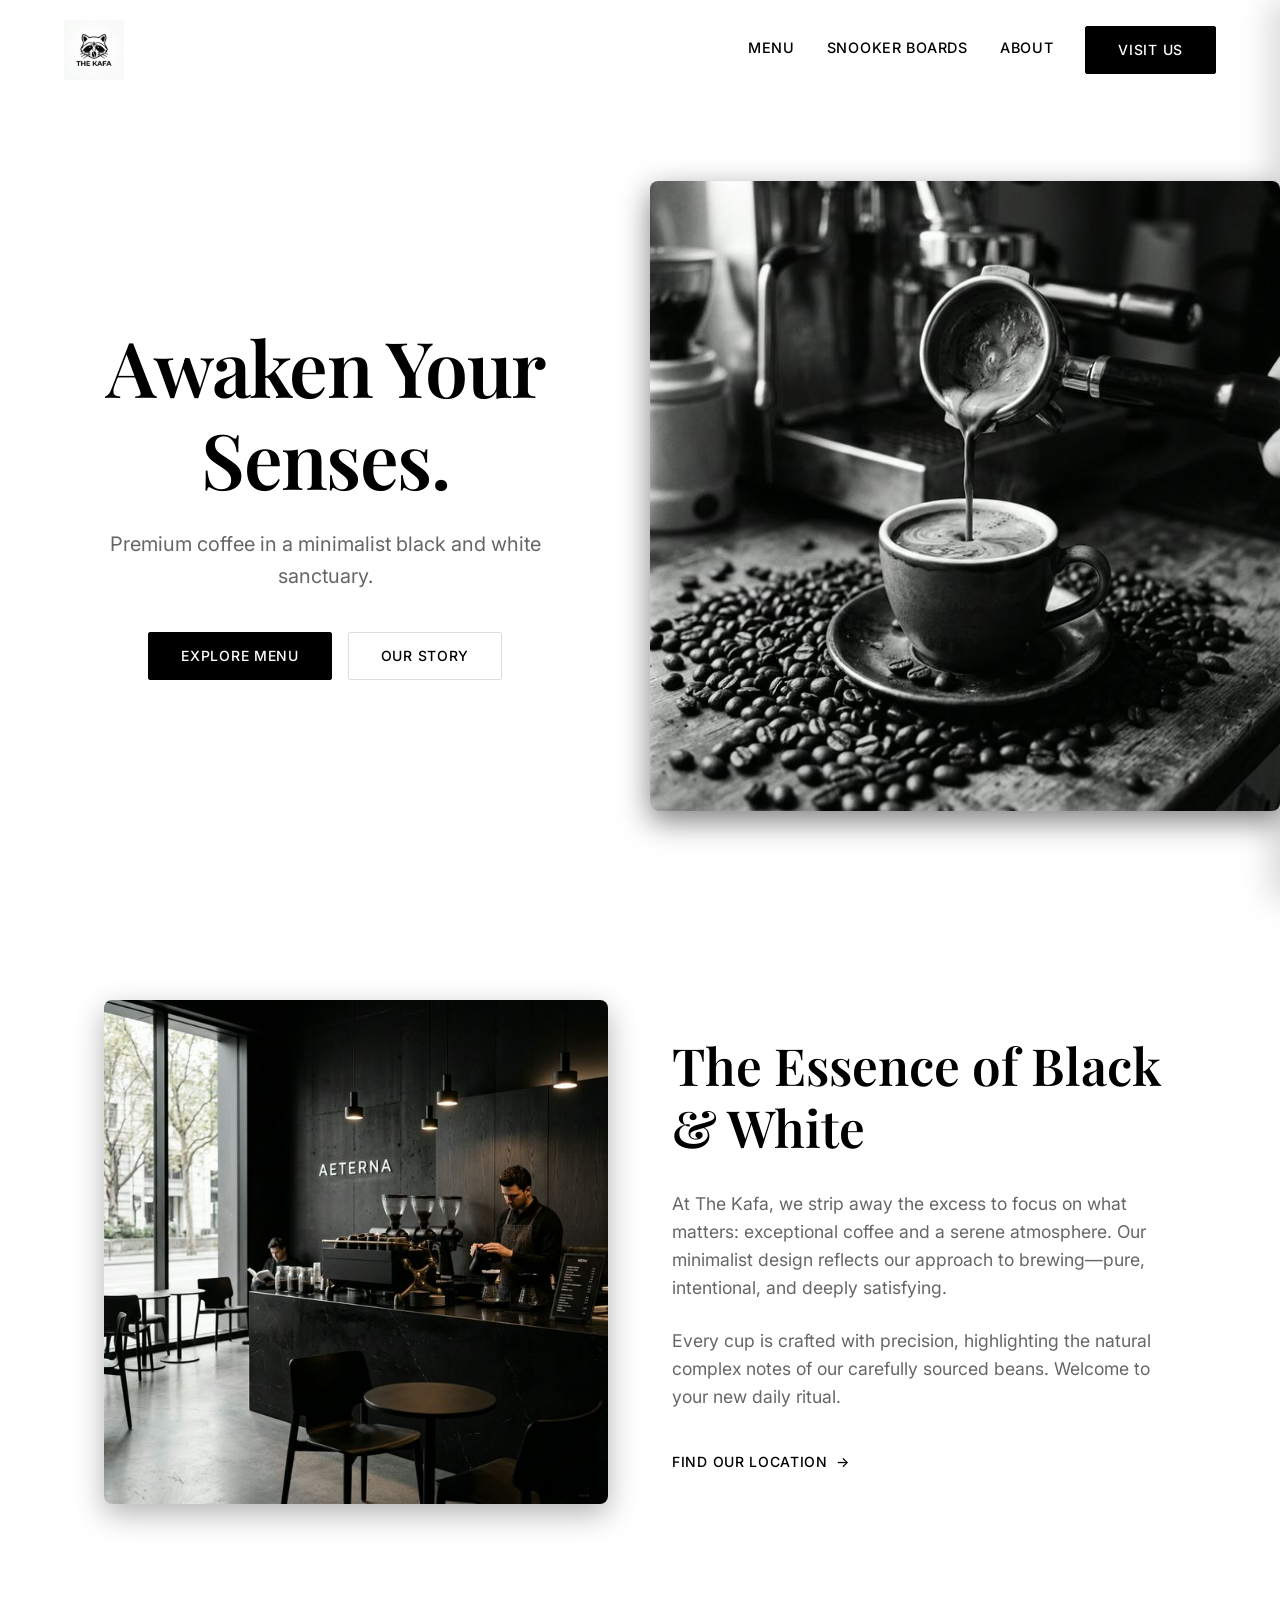
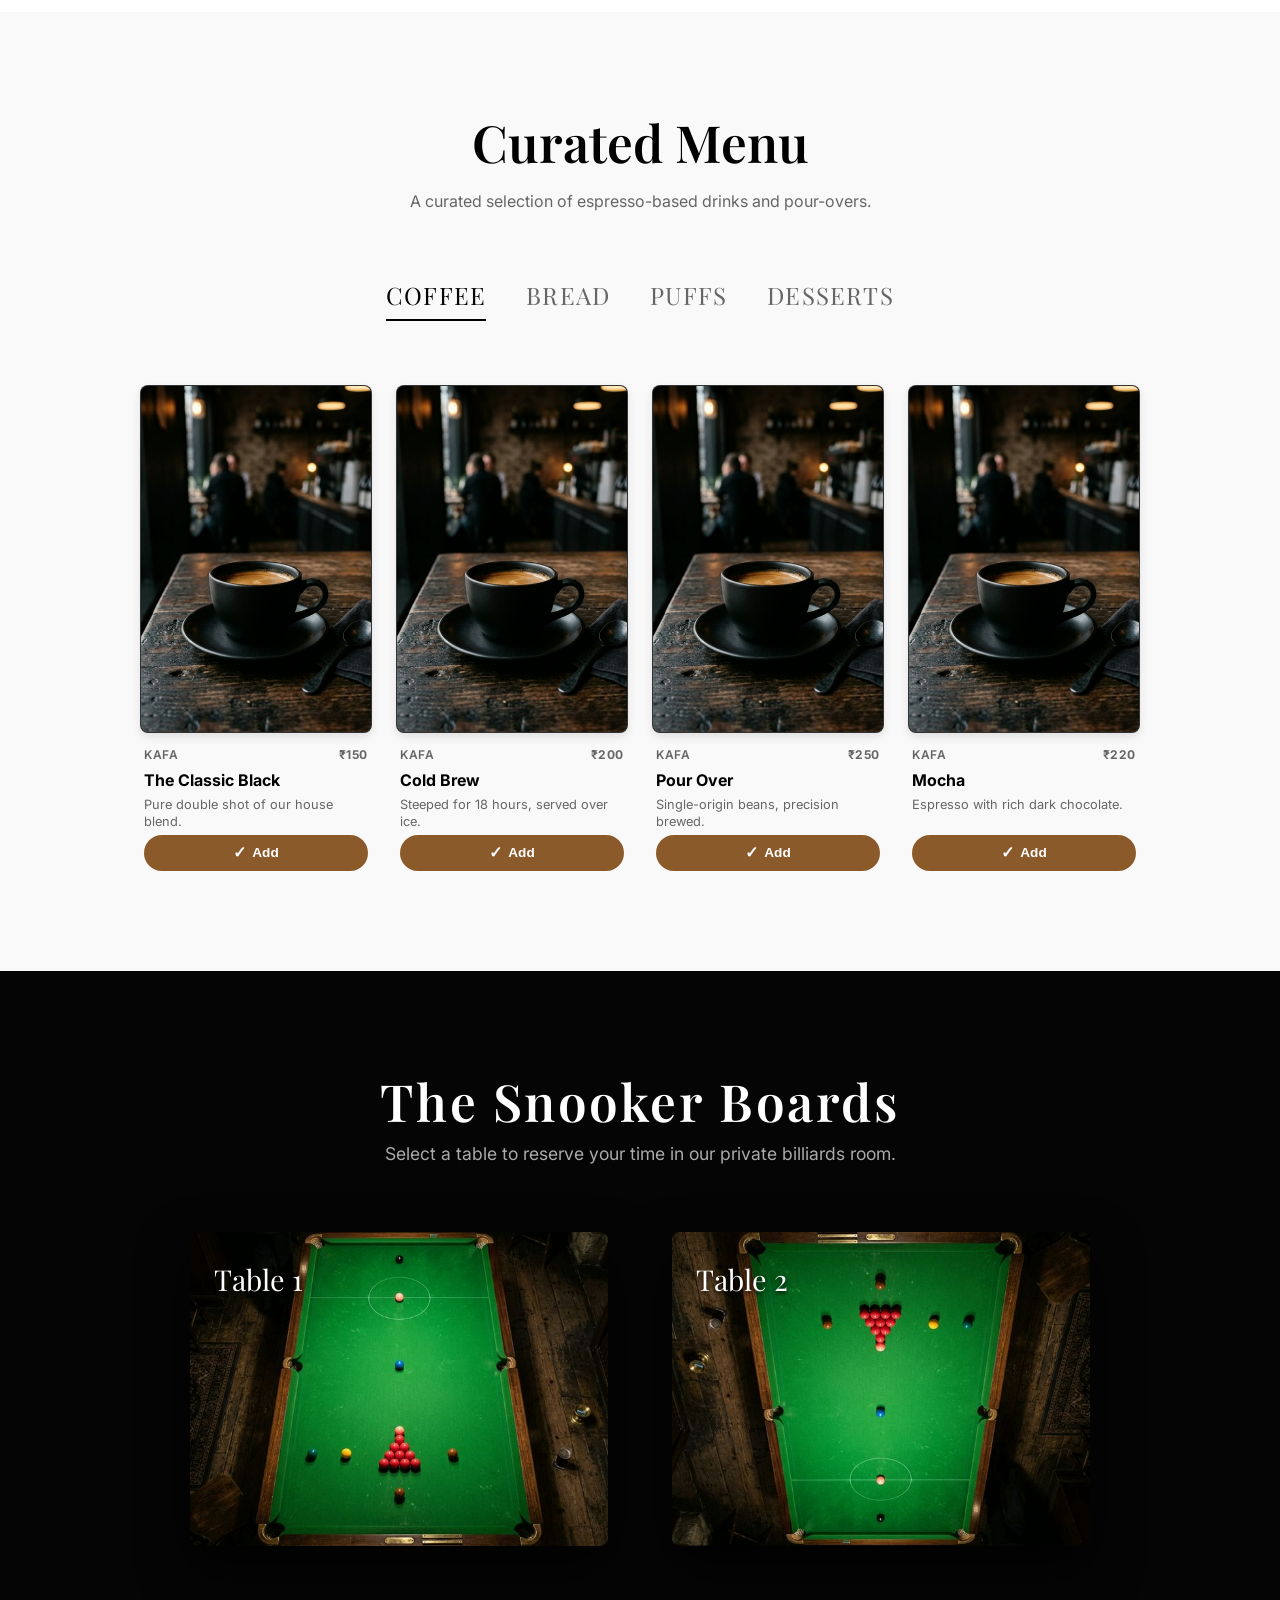
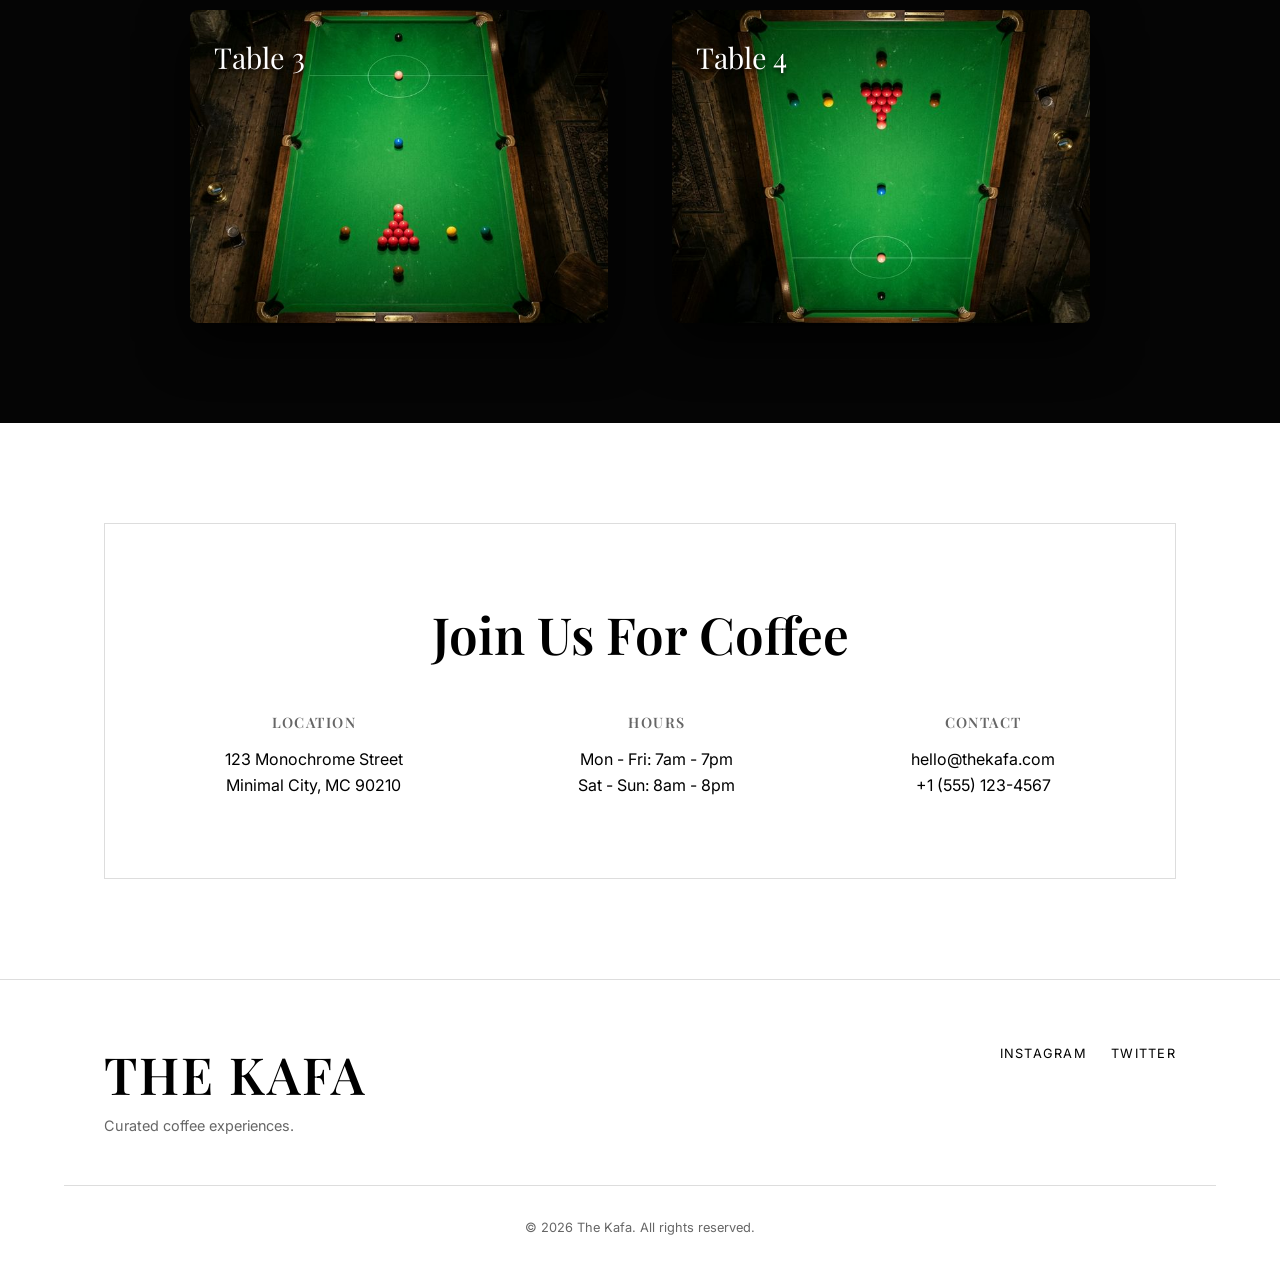
==== index.html @ 09a1ed51 "Initial commit: The Kafa Website" ====
<!DOCTYPE html>
<html lang="en">
<head>
    <meta charset="UTF-8">
    <meta name="viewport" content="width=device-width, initial-scale=1.0">
    <title>The Kafa | Premium Coffee</title>
    <meta name="description" content="Experience premium black and white aesthetics at The Kafa coffee shop.">
    <!-- Fonts -->
    <link rel="preconnect" href="https://fonts.googleapis.com">
    <link rel="preconnect" href="https://fonts.gstatic.com" crossorigin>
    <link href="https://fonts.googleapis.com/css2?family=Inter:wght@300;400;500;600&family=Playfair+Display:wght@400;600;700&display=swap" rel="stylesheet">
    <!-- CSS -->
    <link rel="stylesheet" href="style.css?v=7">
</head>
<body>
    <nav class="navbar">
        <div class="nav-container">
            <a href="#" class="logo">
                <img src="kafa_logo.png" alt="The Kafa Logo" id="nav-logo" onerror="this.onerror=null; this.src='[data-uri]';">
            </a>
            <div class="nav-links">
                <a href="#menu">Menu</a>
                <a href="#boards">Snooker Boards</a>
                <a href="#about">About</a>
                <a href="#contact" class="btn-primary">Visit Us</a>
            </div>
            <div class="mobile-menu-btn">
                <span></span>
                <span></span>
                <span></span>
            </div>
        </div>
    </nav>

    <main>
        <!-- Hero Section -->
        <section class="hero" id="home">
            <div class="hero-content fade-in-up">
                <h1 class="hero-title">Awaken Your<br>Senses.</h1>
                <p class="hero-subtitle">Premium coffee in a minimalist black and white sanctuary.</p>
                <div class="hero-actions">
                    <a href="#menu" class="btn-primary">Explore Menu</a>
                    <a href="#about" class="btn-secondary">Our Story</a>
                </div>
            </div>
            <div class="hero-image-container fade-in-up" style="animation-delay: 0.2s;">
                 <img src="hero_coffee.png" alt="Coffee Pouring" style="width: 100%; height: 100%; object-fit: cover; border-radius: 8px; box-shadow: 0 10px 30px rgba(0,0,0,0.5);">
            </div>
        </section>

        <!-- About Section -->
        <section class="about section-padding" id="about">
            <div class="container">
                <div class="about-grid">
                    <div class="about-image scroll-reveal">
                        <img src="cafe_interior.png" alt="The Kafa Interior" style="width: 100%; height: 100%; object-fit: cover; border-radius: 8px; box-shadow: 0 10px 30px rgba(0,0,0,0.3);">
                    </div>
                    <div class="about-text scroll-reveal">
                        <h2 class="section-title">The Essence of Black & White</h2>
                        <p>At The Kafa, we strip away the excess to focus on what matters: exceptional coffee and a serene atmosphere. Our minimalist design reflects our approach to brewing—pure, intentional, and deeply satisfying.</p>
                        <p>Every cup is crafted with precision, highlighting the natural complex notes of our carefully sourced beans. Welcome to your new daily ritual.</p>
                        <a href="#contact" class="link-arrow">Find our location <span class="arrow">→</span></a>
                    </div>
                </div>
            </div>
        </section>

        <!-- Menu Section -->
        <section class="menu section-padding" id="menu">
            <div class="container">
                <div class="section-header scroll-reveal">
                    <h2 class="section-title">Curated Menu</h2>
                    <p class="section-subtitle">A curated selection of espresso-based drinks and pour-overs.</p>
                </div>
                
                <div class="menu-tabs scroll-reveal">
                    <button class="tab-btn active" data-tab="coffee">Coffee</button>
                    <button class="tab-btn" data-tab="bread">Bread</button>
                    <button class="tab-btn" data-tab="puffs">Puffs</button>
                    <button class="tab-btn" data-tab="desserts">Desserts</button>
                </div>
                
                <div class="menu-content-container">
                    <!-- Coffee -->
                    <div class="menu-category active fade-in-up" id="coffee">
                        <div class="menu-item-wrapper">
                            <div class="menu-item-card">
                                <img src="coffee_sample.png" alt="The Classic Black" class="item-bg">
                            </div>
                            <div class="menu-item-info">
                                <div class="info-top">
                                    <span class="info-category">KAFA</span>
                                    <span class="item-price">₹150</span>
                                </div>
                                <span class="item-name">The Classic Black</span>
                                <span class="item-desc">Pure double shot of our house blend.</span>
                                <div class="cart-action">
                                <button class="add-btn">
                                    <span class="tick">✓</span>
                                    <span class="add-text">Add</span>
                                </button>
                                <div class="qty-group hidden">
                                    <span class="qty-count">1</span>
                                    <button class="qty-plus">+</button>
                                </div>
                            </div>
                            </div>
                        </div>
                        <div class="menu-item-wrapper">
                            <div class="menu-item-card">
                                <img src="coffee_sample.png" alt="Cold Brew" class="item-bg">
                            </div>
                            <div class="menu-item-info">
                                <div class="info-top">
                                    <span class="info-category">KAFA</span>
                                    <span class="item-price">₹200</span>
                                </div>
                                <span class="item-name">Cold Brew</span>
                                <span class="item-desc">Steeped for 18 hours, served over ice.</span>
                                <div class="cart-action">
                                <button class="add-btn">
                                    <span class="tick">✓</span>
                                    <span class="add-text">Add</span>
                                </button>
                                <div class="qty-group hidden">
                                    <span class="qty-count">1</span>
                                    <button class="qty-plus">+</button>
                                </div>
                            </div>
                            </div>
                        </div>
                        <div class="menu-item-wrapper">
                            <div class="menu-item-card">
                                <img src="coffee_sample.png" alt="Pour Over" class="item-bg">
                            </div>
                            <div class="menu-item-info">
                                <div class="info-top">
                                    <span class="info-category">KAFA</span>
                                    <span class="item-price">₹250</span>
                                </div>
                                <span class="item-name">Pour Over</span>
                                <span class="item-desc">Single-origin beans, precision brewed.</span>
                                <div class="cart-action">
                                <button class="add-btn">
                                    <span class="tick">✓</span>
                                    <span class="add-text">Add</span>
                                </button>
                                <div class="qty-group hidden">
                                    <span class="qty-count">1</span>
                                    <button class="qty-plus">+</button>
                                </div>
                            </div>
                            </div>
                        </div>
                        <div class="menu-item-wrapper">
                            <div class="menu-item-card">
                                <img src="coffee_sample.png" alt="Mocha" class="item-bg">
                            </div>
                            <div class="menu-item-info">
                                <div class="info-top">
                                    <span class="info-category">KAFA</span>
                                    <span class="item-price">₹220</span>
                                </div>
                                <span class="item-name">Mocha</span>
                                <span class="item-desc">Espresso with rich dark chocolate.</span>
                                <div class="cart-action">
                                <button class="add-btn">
                                    <span class="tick">✓</span>
                                    <span class="add-text">Add</span>
                                </button>
                                <div class="qty-group hidden">
                                    <span class="qty-count">1</span>
                                    <button class="qty-plus">+</button>
                                </div>
                            </div>
                            </div>
                        </div>
                    </div>

                    <!-- Bread -->
                    <div class="menu-category" id="bread">
                        <div class="menu-item-wrapper">
                            <div class="menu-item-card">
                                <img src="coffee_sample.png" alt="Sourdough Slice" class="item-bg">
                            </div>
                            <div class="menu-item-info">
                                <div class="info-top">
                                    <span class="info-category">KAFA</span>
                                    <span class="item-price">₹120</span>
                                </div>
                                <span class="item-name">Sourdough Slice</span>
                                <span class="item-desc">Artisan wild yeast, toasted with butter.</span>
                                <div class="cart-action">
                                <button class="add-btn">
                                    <span class="tick">✓</span>
                                    <span class="add-text">Add</span>
                                </button>
                                <div class="qty-group hidden">
                                    <span class="qty-count">1</span>
                                    <button class="qty-plus">+</button>
                                </div>
                            </div>
                            </div>
                        </div>
                        <div class="menu-item-wrapper">
                            <div class="menu-item-card">
                                <img src="coffee_sample.png" alt="Garlic Baguette" class="item-bg">
                            </div>
                            <div class="menu-item-info">
                                <div class="info-top">
                                    <span class="info-category">KAFA</span>
                                    <span class="item-price">₹180</span>
                                </div>
                                <span class="item-name">Garlic Baguette</span>
                                <span class="item-desc">Herb butter, baked to crispy perfection.</span>
                                <div class="cart-action">
                                <button class="add-btn">
                                    <span class="tick">✓</span>
                                    <span class="add-text">Add</span>
                                </button>
                                <div class="qty-group hidden">
                                    <span class="qty-count">1</span>
                                    <button class="qty-plus">+</button>
                                </div>
                            </div>
                            </div>
                        </div>
                        <div class="menu-item-wrapper">
                            <div class="menu-item-card">
                                <img src="coffee_sample.png" alt="Olive Focaccia" class="item-bg">
                            </div>
                            <div class="menu-item-info">
                                <div class="info-top">
                                    <span class="info-category">KAFA</span>
                                    <span class="item-price">₹160</span>
                                </div>
                                <span class="item-name">Olive Focaccia</span>
                                <span class="item-desc">Soft Italian bread with black olives.</span>
                                <div class="cart-action">
                                <button class="add-btn">
                                    <span class="tick">✓</span>
                                    <span class="add-text">Add</span>
                                </button>
                                <div class="qty-group hidden">
                                    <span class="qty-count">1</span>
                                    <button class="qty-plus">+</button>
                                </div>
                            </div>
                            </div>
                        </div>
                        <div class="menu-item-wrapper">
                            <div class="menu-item-card">
                                <img src="coffee_sample.png" alt="Croissant" class="item-bg">
                            </div>
                            <div class="menu-item-info">
                                <div class="info-top">
                                    <span class="info-category">KAFA</span>
                                    <span class="item-price">₹150</span>
                                </div>
                                <span class="item-name">Croissant</span>
                                <span class="item-desc">Classic buttery French pastry.</span>
                                <div class="cart-action">
                                <button class="add-btn">
                                    <span class="tick">✓</span>
                                    <span class="add-text">Add</span>
                                </button>
                                <div class="qty-group hidden">
                                    <span class="qty-count">1</span>
                                    <button class="qty-plus">+</button>
                                </div>
                            </div>
                            </div>
                        </div>
                    </div>

                    <!-- Puffs -->
                    <div class="menu-category" id="puffs">
                        <div class="menu-item-wrapper">
                            <div class="menu-item-card">
                                <img src="coffee_sample.png" alt="Veg Pattie" class="item-bg">
                            </div>
                            <div class="menu-item-info">
                                <div class="info-top">
                                    <span class="info-category">KAFA</span>
                                    <span class="item-price">₹80</span>
                                </div>
                                <span class="item-name">Veg Pattie</span>
                                <span class="item-desc">Spiced vegetables in flaky pastry.</span>
                                <div class="cart-action">
                                <button class="add-btn">
                                    <span class="tick">✓</span>
                                    <span class="add-text">Add</span>
                                </button>
                                <div class="qty-group hidden">
                                    <span class="qty-count">1</span>
                                    <button class="qty-plus">+</button>
                                </div>
                            </div>
                            </div>
                        </div>
                        <div class="menu-item-wrapper">
                            <div class="menu-item-card">
                                <img src="coffee_sample.png" alt="Paneer Puff" class="item-bg">
                            </div>
                            <div class="menu-item-info">
                                <div class="info-top">
                                    <span class="info-category">KAFA</span>
                                    <span class="item-price">₹100</span>
                                </div>
                                <span class="item-name">Paneer Puff</span>
                                <span class="item-desc">Savoury cottage cheese filling.</span>
                                <div class="cart-action">
                                <button class="add-btn">
                                    <span class="tick">✓</span>
                                    <span class="add-text">Add</span>
                                </button>
                                <div class="qty-group hidden">
                                    <span class="qty-count">1</span>
                                    <button class="qty-plus">+</button>
                                </div>
                            </div>
                            </div>
                        </div>
                        <div class="menu-item-wrapper">
                            <div class="menu-item-card">
                                <img src="coffee_sample.png" alt="Mushroom Puff" class="item-bg">
                            </div>
                            <div class="menu-item-info">
                                <div class="info-top">
                                    <span class="info-category">KAFA</span>
                                    <span class="item-price">₹110</span>
                                </div>
                                <span class="item-name">Mushroom Puff</span>
                                <span class="item-desc">Creamy mushroom and herb centre.</span>
                                <div class="cart-action">
                                <button class="add-btn">
                                    <span class="tick">✓</span>
                                    <span class="add-text">Add</span>
                                </button>
                                <div class="qty-group hidden">
                                    <span class="qty-count">1</span>
                                    <button class="qty-plus">+</button>
                                </div>
                            </div>
                            </div>
                        </div>
                        <div class="menu-item-wrapper">
                            <div class="menu-item-card">
                                <img src="coffee_sample.png" alt="Corn Puff" class="item-bg">
                            </div>
                            <div class="menu-item-info">
                                <div class="info-top">
                                    <span class="info-category">KAFA</span>
                                    <span class="item-price">₹120</span>
                                </div>
                                <span class="item-name">Corn Puff</span>
                                <span class="item-desc">Sweet corn and creamy cheese filling.</span>
                                <div class="cart-action">
                                <button class="add-btn">
                                    <span class="tick">✓</span>
                                    <span class="add-text">Add</span>
                                </button>
                                <div class="qty-group hidden">
                                    <span class="qty-count">1</span>
                                    <button class="qty-plus">+</button>
                                </div>
                            </div>
                            </div>
                        </div>
                    </div>

                    <!-- Desserts -->
                    <div class="menu-category" id="desserts">
                        <div class="menu-item-wrapper">
                            <div class="menu-item-card">
                                <img src="coffee_sample.png" alt="Dark Tart" class="item-bg">
                            </div>
                            <div class="menu-item-info">
                                <div class="info-top">
                                    <span class="info-category">KAFA</span>
                                    <span class="item-price">₹220</span>
                                </div>
                                <span class="item-name">Dark Tart</span>
                                <span class="item-desc">70% cocoa with a buttery crust.</span>
                                <div class="cart-action">
                                <button class="add-btn">
                                    <span class="tick">✓</span>
                                    <span class="add-text">Add</span>
                                </button>
                                <div class="qty-group hidden">
                                    <span class="qty-count">1</span>
                                    <button class="qty-plus">+</button>
                                </div>
                            </div>
                            </div>
                        </div>
                        <div class="menu-item-wrapper">
                            <div class="menu-item-card">
                                <img src="coffee_sample.png" alt="Vanilla Eclair" class="item-bg">
                            </div>
                            <div class="menu-item-info">
                                <div class="info-top">
                                    <span class="info-category">KAFA</span>
                                    <span class="item-price">₹180</span>
                                </div>
                                <span class="item-name">Vanilla Eclair</span>
                                <span class="item-desc">Choux pastry with vanilla cream.</span>
                                <div class="cart-action">
                                <button class="add-btn">
                                    <span class="tick">✓</span>
                                    <span class="add-text">Add</span>
                                </button>
                                <div class="qty-group hidden">
                                    <span class="qty-count">1</span>
                                    <button class="qty-plus">+</button>
                                </div>
                            </div>
                            </div>
                        </div>
                        <div class="menu-item-wrapper">
                            <div class="menu-item-card">
                                <img src="coffee_sample.png" alt="Cheesecake" class="item-bg">
                            </div>
                            <div class="menu-item-info">
                                <div class="info-top">
                                    <span class="info-category">KAFA</span>
                                    <span class="item-price">₹250</span>
                                </div>
                                <span class="item-name">Cheesecake</span>
                                <span class="item-desc">Classic baked minimal cheesecake.</span>
                                <div class="cart-action">
                                <button class="add-btn">
                                    <span class="tick">✓</span>
                                    <span class="add-text">Add</span>
                                </button>
                                <div class="qty-group hidden">
                                    <span class="qty-count">1</span>
                                    <button class="qty-plus">+</button>
                                </div>
                            </div>
                            </div>
                        </div>
                        <div class="menu-item-wrapper">
                            <div class="menu-item-card">
                                <img src="coffee_sample.png" alt="Brownie" class="item-bg">
                            </div>
                            <div class="menu-item-info">
                                <div class="info-top">
                                    <span class="info-category">KAFA</span>
                                    <span class="item-price">₹160</span>
                                </div>
                                <span class="item-name">Brownie</span>
                                <span class="item-desc">Rich dark chocolate fudge block.</span>
                                <div class="cart-action">
                                <button class="add-btn">
                                    <span class="tick">✓</span>
                                    <span class="add-text">Add</span>
                                </button>
                                <div class="qty-group hidden">
                                    <span class="qty-count">1</span>
                                    <button class="qty-plus">+</button>
                                </div>
                            </div>
                            </div>
                        </div>
                    </div>
                </div>
            </div>
        </section>

        <!-- Snooker Boards Section -->
        <section class="snooker-section" id="boards">
            <div class="dark-room">
                <div class="dark-room-title scroll-reveal">
                    <h2>The Snooker Boards</h2>
                    <p>Select a table to reserve your time in our private billiards room.</p>
                </div>

                <div class="realistic-boards-grid scroll-reveal" style="transition-delay: 0.2s;">
                    <!-- Table 1 -->
                    <div class="real-table-wrapper">
                        <img src="snooker_table.png" alt="Realistic rectangular snooker table 1" class="real-table-img">
                        <span class="table-label">Table 1</span>
                        <div class="time-slots-overlay">
                            <h4>Available Slots</h4>
                            <div class="time-slots">
                                <span class="slot">09:00 AM</span>
                                <span class="slot">11:30 AM</span>
                                <span class="slot">02:00 PM</span>
                            </div>
                        </div>
                    </div>

                    <!-- Table 2 -->
                    <div class="real-table-wrapper">
                        <img src="snooker_table.png" alt="Realistic rectangular snooker table 2" class="real-table-img" style="transform: rotate(180deg);">
                        <span class="table-label">Table 2</span>
                        <div class="time-slots-overlay">
                            <h4>Available Slots</h4>
                            <div class="time-slots">
                                <span class="slot">10:00 AM</span>
                                <span class="slot">01:00 PM</span>
                                <span class="slot">05:00 PM</span>
                            </div>
                        </div>
                    </div>

                    <!-- Table 3 -->
                    <div class="real-table-wrapper">
                        <img src="snooker_table.png" alt="Realistic rectangular snooker table 3" class="real-table-img" style="transform: scaleX(-1);">
                        <span class="table-label">Table 3</span>
                        <div class="time-slots-overlay">
                            <h4>Available Slots</h4>
                            <div class="time-slots">
                                <span class="slot">08:00 AM</span>
                                <span class="slot">12:30 PM</span>
                                <span class="slot">06:00 PM</span>
                            </div>
                        </div>
                    </div>

                    <!-- Table 4 -->
                    <div class="real-table-wrapper">
                        <img src="snooker_table.png" alt="Realistic rectangular snooker table 4" class="real-table-img" style="transform: scaleY(-1);">
                        <span class="table-label">Table 4</span>
                        <div class="time-slots-overlay">
                            <h4>Available Slots</h4>
                            <div class="time-slots">
                                <span class="slot">09:30 AM</span>
                                <span class="slot">02:30 PM</span>
                                <span class="slot">06:30 PM</span>
                            </div>
                        </div>
                    </div>
                </div>
            </div>
        </section>
        
        <!-- Contact Section -->
        <section class="contact section-padding" id="contact">
            <div class="container">
                <div class="contact-box scroll-reveal">
                    <h2 class="section-title text-center">Join Us For Coffee</h2>
                    <div class="contact-info">
                         <div class="info-block">
                             <h4>Location</h4>
                             <p>123 Monochrome Street<br>Minimal City, MC 90210</p>
                         </div>
                         <div class="info-block">
                             <h4>Hours</h4>
                             <p>Mon - Fri: 7am - 7pm<br>Sat - Sun: 8am - 8pm</p>
                         </div>
                         <div class="info-block">
                             <h4>Contact</h4>
                             <p>hello@thekafa.com<br>+1 (555) 123-4567</p>
                         </div>
                    </div>
                </div>
            </div>
        </section>
    </main>

    <footer class="footer">
        <div class="container footer-content">
            <div class="footer-brand">
                <h2 class="footer-logo">THE KAFA</h2>
                <p>Curated coffee experiences.</p>
            </div>
            <div class="footer-social">
                <a href="#">Instagram</a>
                <a href="#">Twitter</a>
            </div>
        </div>
        <div class="footer-bottom">
            <p>&copy; 2026 The Kafa. All rights reserved.</p>
        </div>
    </footer>
    </footer>

    <!-- Shopping Cart UI -->
    <div class="floating-cart" id="floating-cart">
        <svg xmlns="http://www.w3.org/2000/svg" width="24" height="24" viewBox="0 0 24 24" fill="none" stroke="currentColor" stroke-width="2" stroke-linecap="round" stroke-linejoin="round" class="feather feather-shopping-bag"><path d="M6 2L3 6v14a2 2 0 0 0 2 2h14a2 2 0 0 0 2-2V6l-3-4z"></path><line x1="3" y1="6" x2="21" y2="6"></line><path d="M16 10a4 4 0 0 1-8 0"></path></svg>
        <span class="cart-badge" id="cart-badge">0</span>
    </div>

    <div class="cart-overlay" id="cart-overlay"></div>
    <div class="cart-sidebar" id="cart-sidebar">
        <div class="cart-header">
            <h2>Your Order</h2>
            <button class="close-cart" id="close-cart">✕</button>
        </div>
        <div class="cart-items" id="cart-items">
            <!-- Items rendered by JS -->
        </div>
        <div class="cart-footer">
            <div class="cart-total">
                <span>Total</span>
                <span id="cart-total-price">₹0</span>
            </div>
            <button class="checkout-btn">Checkout</button>
        </div>
    </div>

    <script src="main.js?v=11"></script>
</body>
</html>
---- style.css ----
/* --- CSS Resets & Variables --- */
:root {
    --bg-color: #ffffff;
    --text-color: #000000;
    --text-muted: #666666;
    --border-color: #dddddd;
    --accent-color: #000000;
    
    --font-heading: 'Playfair Display', serif;
    --font-body: 'Inter', sans-serif;
    
    --transition: all 0.3s cubic-bezier(0.25, 0.8, 0.25, 1);
}

/* Dark mode class to allow toggling or just adhering to black and white */
[data-theme="dark"] {
    --bg-color: #0a0a0a;
    --text-color: #ffffff;
    --text-muted: #a0a0a0;
    --border-color: #333333;
    --accent-color: #ffffff;
}

* {
    margin: 0;
    padding: 0;
    box-sizing: border-box;
}

html {
    scroll-behavior: smooth;
}

body {
    font-family: var(--font-body);
    background-color: var(--bg-color);
    color: var(--text-color);
    line-height: 1.6;
    overflow-x: hidden;
    transition: background-color 0.4s ease, color 0.4s ease;
}

/* Typography */
h1, h2, h3, h4, h5, h6 {
    font-family: var(--font-heading);
    font-weight: 600;
    line-height: 1.2;
}

h1 {
    font-size: clamp(3rem, 6vw, 6rem);
    letter-spacing: -0.02em;
}

h2 {
    font-size: clamp(2rem, 4vw, 3.5rem);
}

h3 {
    font-size: 1.5rem;
}

a {
    color: inherit;
    text-decoration: none;
    transition: var(--transition);
}

/* --- Layout & Utilities --- */
.container {
    max-width: 1200px;
    margin: 0 auto;
    padding: 0 5%;
}

.section-padding {
    padding: 100px 0;
}

.text-center {
    text-align: center;
}

/* Buttons */
.btn-primary, .btn-secondary {
    display: inline-block;
    padding: 12px 32px;
    font-weight: 500;
    letter-spacing: 0.05em;
    text-transform: uppercase;
    font-size: 0.875rem;
    cursor: pointer;
    border-radius: 2px;
    transition: var(--transition);
}

.btn-primary {
    background-color: var(--text-color);
    color: var(--bg-color);
    border: 1px solid var(--text-color);
}

.btn-primary:hover {
    background-color: transparent;
    color: var(--text-color);
}

.btn-secondary {
    background-color: transparent;
    color: var(--text-color);
    border: 1px solid var(--border-color);
}

.btn-secondary:hover {
    border-color: var(--text-color);
    background-color: var(--text-color);
    color: var(--bg-color);
}

/* --- Navbar --- */
.navbar {
    position: fixed;
    top: 0;
    left: 0;
    width: 100%;
    z-index: 1000;
    padding: 20px 0;
    transition: var(--transition);
    background-color: rgba(255, 255, 255, 0.9);
    backdrop-filter: blur(10px);
    -webkit-backdrop-filter: blur(10px);
    border-bottom: 1px solid transparent;
}

.navbar.scrolled {
    padding: 12px 0;
    border-bottom: 1px solid var(--border-color);
    box-shadow: 0 4px 30px rgba(0, 0, 0, 0.05);
}

[data-theme="dark"] .navbar {
    background-color: rgba(10, 10, 10, 0.9);
}

.nav-container {
    display: flex;
    justify-content: space-between;
    align-items: center;
    max-width: 1400px;
    margin: 0 auto;
    padding: 0 5%;
}

.logo img {
    height: 60px;
    width: auto;
    display: block;
    transition: var(--transition);
    object-fit: contain;
}

.navbar.scrolled .logo img {
    height: 45px;
}

.nav-links {
    display: flex;
    gap: 2rem;
    align-items: center;
}

.nav-links a:not(.btn-primary) {
    font-size: 0.9rem;
    font-weight: 500;
    text-transform: uppercase;
    letter-spacing: 0.05em;
    position: relative;
    padding-bottom: 4px;
}

.nav-links a:not(.btn-primary)::after {
    content: '';
    position: absolute;
    bottom: -2px;
    left: 0;
    width: 0;
    height: 1px;
    background-color: var(--text-color);
    transition: width 0.3s ease;
}

.nav-links a:not(.btn-primary):hover::after {
    width: 100%;
}

.mobile-menu-btn {
    display: none;
    cursor: pointer;
    flex-direction: column;
    gap: 6px;
}

.mobile-menu-btn span {
    display: block;
    width: 30px;
    height: 2px;
    background-color: var(--text-color);
    transition: var(--transition);
}

/* --- Hero Section --- */
.hero {
    min-height: 100vh;
    padding-top: 100px;
    display: flex;
    align-items: center;
    justify-content: center;
    position: relative;
    overflow: hidden;
}

.hero-content {
    text-align: center;
    z-index: 2;
    padding: 0 5%;
}

.hero-subtitle {
    font-size: 1.25rem;
    color: var(--text-muted);
    max-width: 600px;
    margin: 1.5rem auto 2.5rem;
}

.hero-actions {
    display: flex;
    gap: 1rem;
    justify-content: center;
}

/* Soft geometric bg decoration */
.hero-abstract-art {
    position: absolute;
    top: 50%;
    left: 50%;
    transform: translate(-50%, -50%);
    width: 60vw;
    height: 60vw;
    border-radius: 50%;
    background: radial-gradient(circle, rgba(0,0,0,0.03) 0%, rgba(0,0,0,0) 70%);
    z-index: 1;
    pointer-events: none;
}

[data-theme="dark"] .hero-abstract-art {
    background: radial-gradient(circle, rgba(255,255,255,0.03) 0%, rgba(0,0,0,0) 70%);
}

/* --- About Section --- */
.about-grid {
    display: grid;
    grid-template-columns: 1fr 1fr;
    gap: 4rem;
    align-items: center;
}

.image-placeholder {
    width: 100%;
    aspect-ratio: 4/5;
    background-color: #f0f0f0;
    display: flex;
    align-items: center;
    justify-content: center;
    border-radius: 4px;
    position: relative;
    overflow: hidden;
}

.image-placeholder::after {
    content: '';
    position: absolute;
    top: 0; left: 0; width: 100%; height: 100%;
    background: linear-gradient(135deg, rgba(255,255,255,0.1) 0%, rgba(255,255,255,0) 100%);
}

.placeholder-text {
    font-family: var(--font-heading);
    color: var(--text-muted);
    font-size: 1.2rem;
    letter-spacing: 0.1em;
    text-transform: uppercase;
}

.about-text p {
    margin-bottom: 1.5rem;
    color: var(--text-muted);
    font-size: 1.1rem;
}

.about-text .section-title {
    margin-bottom: 2rem;
}

.link-arrow {
    display: inline-flex;
    align-items: center;
    font-weight: 500;
    text-transform: uppercase;
    letter-spacing: 0.05em;
    font-size: 0.875rem;
    margin-top: 1rem;
    border-bottom: 1px solid transparent;
    padding-bottom: 2px;
}

.link-arrow:hover {
    border-bottom: 1px solid var(--text-color);
}

.link-arrow .arrow {
    margin-left: 8px;
    transition: transform 0.3s ease;
}

.link-arrow:hover .arrow {
    transform: translateX(5px);
}

/* --- Menu Section --- */
.menu {
    background-color: #f9f9f9;
}

[data-theme="dark"] .menu {
    background-color: #111111;
}

.menu .section-header {
    text-align: center;
    margin-bottom: 4rem;
}

.menu .section-subtitle {
    color: var(--text-muted);
    margin-top: 1rem;
}

.menu-tabs {
    display: flex;
    justify-content: center;
    gap: 2.5rem;
    margin-bottom: 4rem;
    flex-wrap: wrap;
}

.tab-btn {
    background: none;
    border: none;
    font-family: var(--font-heading);
    font-size: 1.5rem;
    color: var(--text-muted);
    cursor: pointer;
    padding-bottom: 0.5rem;
    border-bottom: 2px solid transparent;
    transition: var(--transition);
    text-transform: uppercase;
    letter-spacing: 0.05em;
}

.tab-btn.active, .tab-btn:hover {
    color: var(--text-color);
    border-bottom-color: var(--text-color);
}

.menu-content-container {
    width: 100%;
    max-width: 1000px;
    margin: 0 auto;
}

.menu-category {
    display: none;
    grid-template-columns: repeat(4, 1fr);
    gap: 1.5rem;
}

.menu-category.active {
    display: grid;
    animation: fadeInUp 0.5s ease forwards;
}

@media (max-width: 1024px) {
    .menu-category.active {
        grid-template-columns: repeat(3, 1fr);
        gap: 1.25rem;
    }
}

@media (max-width: 768px) {
    .menu-tabs {
        gap: 1.5rem;
    }
    .tab-btn {
        font-size: 1.25rem;
    }
    .menu-category.active {
        grid-template-columns: 1fr;
    }
}

.category-title {
    margin-bottom: 2rem;
    padding-bottom: 1rem;
    border-bottom: 1px solid var(--border-color);
    text-transform: uppercase;
    letter-spacing: 0.1em;
    font-size: 1.25rem;
}

.menu-item-wrapper {
    display: flex;
    flex-direction: column;
    gap: 0.75rem;
    position: relative;
    cursor: pointer;
    text-align: left;
    height: 100%;
}

.menu-item-wrapper:hover .item-bg {
    transform: scale(1.05); /* Gentle Netflix zoom */
}

.menu-item-card {
    border-radius: 8px; /* Movie poster radius */
    aspect-ratio: 2 / 3; /* Standard movie poster */
    position: relative;
    overflow: hidden;
    background-color: #222; /* Placeholder bg */
    box-shadow: 0 4px 10px rgba(0,0,0,0.1);
    border: 1px solid rgba(200, 200, 200, 0.1);
}

.menu-item-card .item-bg {
    width: 100%;
    height: 100%;
    object-fit: cover;
    display: block;
    transition: transform 0.4s ease;
}

.menu-item-info {
    display: flex;
    flex-direction: column;
    gap: 0.25rem;
    padding: 0 0.25rem;
    flex-grow: 1;
}

.info-top {
    display: flex;
    justify-content: space-between;
    align-items: center;
    font-size: 0.75rem;
    color: var(--text-muted);
    text-transform: uppercase;
    letter-spacing: 0.05em;
    font-weight: 600;
}

.info-top .item-price {
    font-weight: 700;
}

.menu-item-info .item-name {
    font-family: var(--font-body);
    font-size: 1rem;
    font-weight: 700;
    color: var(--text-color);
    white-space: nowrap;
    overflow: hidden;
    text-overflow: ellipsis;
}

.menu-item-info .item-desc {
    font-size: 0.8rem;
    color: var(--text-muted);
    display: -webkit-box;
    -webkit-line-clamp: 2;
    line-clamp: 2;
    -webkit-box-orient: vertical;
    overflow: hidden;
    line-height: 1.3;
}

/* --- Add to Cart Button & Controls --- */
.cart-action {
    display: flex;
    align-items: center;
    position: relative;
    height: 36px;
    width: 100%;
    margin-top: auto;
}

.add-btn {
    background-color: #8b5a2b; /* Smooth brown color */
    color: #ffffff;
    border: none;
    border-radius: 20px; /* Rectangle with curved edges */
    height: 36px;
    padding: 0 16px;
    display: inline-flex;
    align-items: center;
    justify-content: center; /* Center the text inside the full-width button */
    cursor: pointer;
    font-weight: 600;
    font-size: 0.85rem;
    transition: max-width 0.4s cubic-bezier(0.4, 0, 0.2, 1), padding 0.4s cubic-bezier(0.4, 0, 0.2, 1), background-color 0.3s ease;
    align-self: flex-start; /* Maintain left-anchoring for the retraction animation */
    white-space: nowrap;
    overflow: hidden;
    width: 100%; /* Stretch across the item width */
    max-width: 400px; /* Large max-width allows CSS transitions down to 36px */
    z-index: 2; /* Keeps button above quantity group */
}

.add-btn:hover {
    background-color: #a06b3c;
}

.add-btn .tick {
    margin-right: 6px;
    font-weight: bold;
    font-size: 1rem;
}

.add-btn .add-text {
    transition: width 0.3s ease, opacity 0.2s ease;
    display: inline-block;
    overflow: hidden;
}

/* Retracted Minus Button State */
.add-btn.added {
    max-width: 36px; /* Shrinks to form a perfect circle */
    padding: 0;
    justify-content: center;
}

.add-btn.added .tick {
    margin-right: 0;
}

.add-btn.added .add-text {
    opacity: 0;
    width: 0;
}

/* Quantity Group (Counter & + Button) */
.qty-group {
    display: flex;
    align-items: center;
    position: absolute;
    left: 36px; /* Starts exactly after the retracted 36px minus button */
    right: 0; /* Stretches to the right edge */
    opacity: 1;
    transform: translateX(0);
    transition: opacity 0.4s ease, transform 0.4s ease, visibility 0.4s ease;
    visibility: visible;
}

.qty-group.hidden {
    opacity: 0;
    transform: translateX(-15px); /* Slides out from under the button */
    pointer-events: none;
    visibility: hidden;
}

.qty-count {
    flex-grow: 1; /* Stretch black rectangle to fill space */
    margin: 0 8px; /* 8px gap from minus, 8px gap from plus */
    background-color: #000000; /* Black rectangle */
    color: #ffffff; /* Number in white */
    border-radius: 8px; /* Curved edges */
    height: 36px;
    display: flex;
    align-items: center;
    justify-content: center;
    font-weight: bold;
}

.qty-plus {
    flex-shrink: 0; /* Prevent the + button from squishing */
    width: 36px;
    height: 36px;
    border-radius: 50%;
    background-color: #8b5a2b; /* Brown circle with curved edges! */
    color: #ffffff;
    border: none;
    display: flex;
    align-items: center;
    justify-content: center;
    cursor: pointer;
    font-size: 1.2rem;
    font-weight: bold;
    transition: background-color 0.3s ease;
}

.qty-plus:hover {
    background-color: #a06b3c;
}

/* --- Snooker Dark Room Section --- */
.snooker-section {
    background-color: #050505;
    color: #ffffff;
    width: 100%;
}

.dark-room {
    padding: 100px 5% 100px;
    display: flex;
    flex-direction: column;
    align-items: center;
    position: relative;
    max-width: 1200px;
    margin: 0 auto;
}

.dark-room-title {
    text-align: center;
    margin-bottom: 4rem;
    z-index: 2;
}

.dark-room-title h2 {
    font-size: clamp(2rem, 4vw, 3.5rem);
    margin-bottom: 0.5rem;
    letter-spacing: 0.05em;
    font-family: var(--font-heading);
}

.dark-room-title p {
    color: #aaaaaa;
    font-size: 1.1rem;
}

.realistic-boards-grid {
    display: grid;
    grid-template-columns: repeat(2, 1fr);
    gap: 4rem;
    max-width: 900px;
    width: 100%;
    z-index: 2;
}

@media (max-width: 768px) {
    .realistic-boards-grid {
        grid-template-columns: 1fr;
        gap: 2rem;
    }
}

.real-table-wrapper {
    position: relative;
    width: 100%;
    aspect-ratio: 4/3;
    border-radius: 8px;
    overflow: hidden;
    box-shadow: 0 20px 50px rgba(0,0,0,0.8);
    cursor: pointer;
    transition: transform 0.4s ease, box-shadow 0.4s ease;
}

.real-table-wrapper:hover {
    transform: translateY(-10px) scale(1.02);
    box-shadow: 0 30px 60px rgba(0,0,0,0.9);
}

.real-table-img {
    width: 100%;
    height: 100%;
    object-fit: cover;
    transition: filter 0.4s ease;
    display: block;
}

.real-table-wrapper:hover .real-table-img {
    filter: brightness(0.2) blur(3px);
}

.table-label {
    position: absolute;
    top: 1.5rem;
    left: 1.5rem;
    font-family: var(--font-heading);
    font-size: 1.8rem;
    text-shadow: 0 2px 4px rgba(0,0,0,0.9);
    pointer-events: none;
    transition: opacity 0.3s ease;
    color: #ffffff;
}

.real-table-wrapper:hover .table-label {
    opacity: 0;
}

.time-slots-overlay {
    position: absolute;
    top: 0;
    left: 0;
    width: 100%;
    height: 100%;
    display: flex;
    flex-direction: column;
    justify-content: center;
    align-items: center;
    opacity: 0;
    visibility: hidden;
    transition: all 0.4s ease;
    transform: translateY(20px);
    padding: 2rem;
    text-align: center;
}

.real-table-wrapper:hover .time-slots-overlay {
    opacity: 1;
    visibility: visible;
    transform: translateY(0);
}

.time-slots-overlay h4 {
    margin-bottom: 1.5rem;
    font-size: 1.25rem;
    letter-spacing: 0.1em;
    text-transform: uppercase;
    color: #ffffff;
    font-family: var(--font-heading);
}

.time-slots-overlay .slot {
    font-size: 0.9rem;
    padding: 8px 14px;
    border: 1px solid #ffffff;
    border-radius: 2px;
    color: #ffffff;
    transition: all 0.2s ease;
    background: rgba(0,0,0,0.5);
    margin: 4px;
    display: inline-block;
    cursor: pointer;
}

.time-slots-overlay .slot:hover {
    background-color: #ffffff;
    color: #000000;
}

/* --- Contact Section --- */
.contact-box {
    border: 1px solid var(--border-color);
    padding: 5rem 3rem;
    background-color: var(--bg-color);
    transition: box-shadow 0.4s ease;
}

.contact-box:hover {
    box-shadow: 0 20px 40px rgba(0,0,0,0.05);
}

.contact-info {
    display: flex;
    justify-content: space-around;
    flex-wrap: wrap;
    gap: 2rem;
    text-align: center;
    margin-top: 3rem;
}

.info-block h4 {
    text-transform: uppercase;
    letter-spacing: 0.1em;
    font-size: 0.9rem;
    margin-bottom: 1rem;
    color: var(--text-muted);
}

/* --- Footer --- */
.footer {
    padding: 4rem 0 2rem;
    border-top: 1px solid var(--border-color);
}

.footer-content {
    display: flex;
    justify-content: space-between;
    align-items: flex-start;
    margin-bottom: 3rem;
}

.footer-logo {
    letter-spacing: 2px;
    margin-bottom: 0.5rem;
}

.footer-brand p {
    color: var(--text-muted);
    font-size: 0.9rem;
}

.footer-social {
    display: flex;
    gap: 1.5rem;
}

.footer-social a {
    text-transform: uppercase;
    font-size: 0.8rem;
    letter-spacing: 0.1em;
}

.footer-social a:hover {
    color: var(--text-muted);
}

.footer-bottom {
    text-align: center;
    color: var(--text-muted);
    font-size: 0.8rem;
    border-top: 1px solid var(--border-color);
    padding-top: 2rem;
    margin: 0 5%;
}

/* --- Animations --- */
.fade-in-up {
    opacity: 0;
    transform: translateY(30px);
    animation: fadeInUp 1s ease forwards;
}

@keyframes fadeInUp {
    to {
        opacity: 1;
        transform: translateY(0);
    }
}

.scroll-reveal {
    opacity: 0;
    transform: translateY(40px);
    transition: opacity 0.8s ease, transform 0.8s ease;
}

.scroll-reveal.visible {
    opacity: 1;
    transform: translateY(0);
}

/* --- Responsive --- */
@media (max-width: 768px) {
    .nav-links {
        position: fixed;
        top: 0;
        right: -100%;
        width: 80%;
        height: 100vh;
        background-color: var(--bg-color);
        flex-direction: column;
        justify-content: center;
        transition: var(--transition);
        box-shadow: -5px 0 30px rgba(0,0,0,0.1);
    }
    
    .nav-links.active {
        right: 0;
    }
    
    .mobile-menu-btn {
        display: flex;
        z-index: 1001;
    }
    
    .about-grid, .menu-grid {
        grid-template-columns: 1fr;
    }
    
    .contact-info {
        flex-direction: column;
    }
    
    .contact-box {
        padding: 3rem 1.5rem;
    }
    
    .footer-content {
        flex-direction: column;
        gap: 2rem;
    }
}

/* --- Shopping Cart UI --- */
.floating-cart {
    position: fixed;
    bottom: 30px;
    left: 30px;
    background-color: #000;
    color: #fff;
    width: 64px;
    height: 64px;
    border-radius: 50%;
    display: flex;
    align-items: center;
    justify-content: center;
    box-shadow: 0 10px 25px rgba(0,0,0,0.3);
    cursor: pointer;
    z-index: 100;
    transition: transform 0.4s cubic-bezier(0.175, 0.885, 0.32, 1.275), opacity 0.3s ease, visibility 0.3s;
    opacity: 0;
    visibility: hidden;
    transform: scale(0.5) translateY(20px);
}

[data-theme="dark"] .floating-cart {
    background-color: #fff;
    color: #000;
    box-shadow: 0 10px 25px rgba(255,255,255,0.1);
}

.floating-cart.visible {
    opacity: 1;
    visibility: visible;
    transform: scale(1) translateY(0);
}

.floating-cart:hover {
    transform: scale(1.1) translateY(-5px);
}

.cart-badge {
    position: absolute;
    top: -5px;
    right: -5px;
    background-color: #cc0000;
    color: #fff;
    font-size: 0.85rem;
    font-weight: bold;
    width: 26px;
    height: 26px;
    border-radius: 50%;
    display: flex;
    align-items: center;
    justify-content: center;
    border: 3px solid var(--bg-color);
}

.cart-overlay {
    position: fixed;
    top: 0;
    left: 0;
    width: 100vw;
    height: 100vh;
    background-color: rgba(0,0,0,0.6);
    z-index: 999;
    opacity: 0;
    visibility: hidden;
    transition: opacity 0.4s ease;
    backdrop-filter: blur(4px);
    -webkit-backdrop-filter: blur(4px);
}

.cart-overlay.active {
    opacity: 1;
    visibility: visible;
}

.cart-sidebar {
    position: fixed;
    top: 0;
    right: 0;
    width: 100%;
    max-width: 400px;
    height: 100vh;
    background-color: var(--bg-color);
    z-index: 1000;
    box-shadow: -10px 0 30px rgba(0,0,0,0.15);
    transform: translateX(100%);
    transition: transform 0.5s cubic-bezier(0.2, 0.8, 0.2, 1);
    display: flex;
    flex-direction: column;
}

.cart-sidebar.open {
    transform: translateX(0);
}

[data-theme="dark"] .cart-sidebar {
    background-color: #111;
    box-shadow: -10px 0 30px rgba(0,0,0,0.6);
}

.cart-header {
    display: flex;
    justify-content: space-between;
    align-items: center;
    padding: 2rem;
    border-bottom: 1px solid var(--border-color);
}

.cart-header h2 {
    font-family: var(--font-heading);
    font-size: 1.75rem;
    margin: 0;
}

.close-cart {
    background: none;
    border: none;
    font-size: 1.5rem;
    cursor: pointer;
    color: var(--text-color);
    transition: transform 0.3s;
    width: 40px;
    height: 40px;
    border-radius: 50%;
    display: flex;
    align-items: center;
    justify-content: center;
}

.close-cart:hover {
    background-color: rgba(0,0,0,0.05);
}

[data-theme="dark"] .close-cart:hover {
    background-color: rgba(255,255,255,0.05);
}

.cart-items {
    flex-grow: 1;
    overflow-y: auto;
    padding: 2rem;
    display: flex;
    flex-direction: column;
    gap: 1.5rem;
}

/* Empty State */
.cart-empty {
    text-align: center;
    color: var(--text-muted);
    font-style: italic;
    margin-top: 2rem;
}

.sidebar-item {
    display: flex;
    align-items: stretch;
    gap: 1.25rem;
    padding-bottom: 1.5rem;
    border-bottom: 1px solid var(--border-color);
}

.sidebar-item:last-child {
    border-bottom: none;
    padding-bottom: 0;
}

.sidebar-item-img {
    width: 70px;
    height: 90px;
    border-radius: 8px;
    object-fit: cover;
    background-color: #222;
    box-shadow: 0 4px 10px rgba(0,0,0,0.1);
}

.sidebar-item-details {
    flex-grow: 1;
    display: flex;
    flex-direction: column;
    justify-content: center;
}

.sidebar-item-name {
    font-weight: 700;
    font-size: 1.1rem;
    margin-bottom: 0.25rem;
}

.sidebar-item-price {
    color: var(--text-muted);
    font-size: 1rem;
    font-weight: 600;
}

.sidebar-item-qty {
    display: flex;
    align-items: center;
    gap: 1rem;
    margin-top: 0.75rem;
}

.sidebar-qty-btn {
    width: 28px;
    height: 28px;
    border-radius: 50%;
    background-color: var(--text-color);
    color: var(--bg-color);
    border: none;
    cursor: pointer;
    display: flex;
    align-items: center;
    justify-content: center;
    font-weight: bold;
    transition: transform 0.2s;
}

.sidebar-qty-btn:active {
    transform: scale(0.9);
}

.sidebar-count {
    font-weight: 700;
    font-size: 1rem;
    min-width: 20px;
    text-align: center;
}

.cart-footer {
    padding: 2rem;
    background-color: var(--bg-color);
    border-top: 1px solid var(--border-color);
    box-shadow: 0 -10px 20px rgba(0,0,0,0.02);
}

[data-theme="dark"] .cart-footer {
    background-color: #111;
}

.cart-total {
    display: flex;
    justify-content: space-between;
    align-items: center;
    font-size: 1.5rem;
    font-weight: 700;
    margin-bottom: 1.5rem;
}

.checkout-btn {
    width: 100%;
    padding: 1.25rem;
    background-color: var(--text-color);
    color: var(--bg-color);
    border: none;
    font-weight: 700;
    font-size: 1.1rem;
    text-transform: uppercase;
    letter-spacing: 0.1em;
    cursor: pointer;
    transition: transform 0.3s ease;
    border-radius: 8px;
    display: flex;
    justify-content: center;
    align-items: center;
    gap: 0.5rem;
}

.checkout-btn:hover {
    transform: translateY(-2px);
    box-shadow: 0 10px 20px rgba(0,0,0,0.15);
}

[data-theme="dark"] .checkout-btn:hover {
    box-shadow: 0 10px 20px rgba(0,0,0,0.5);
}
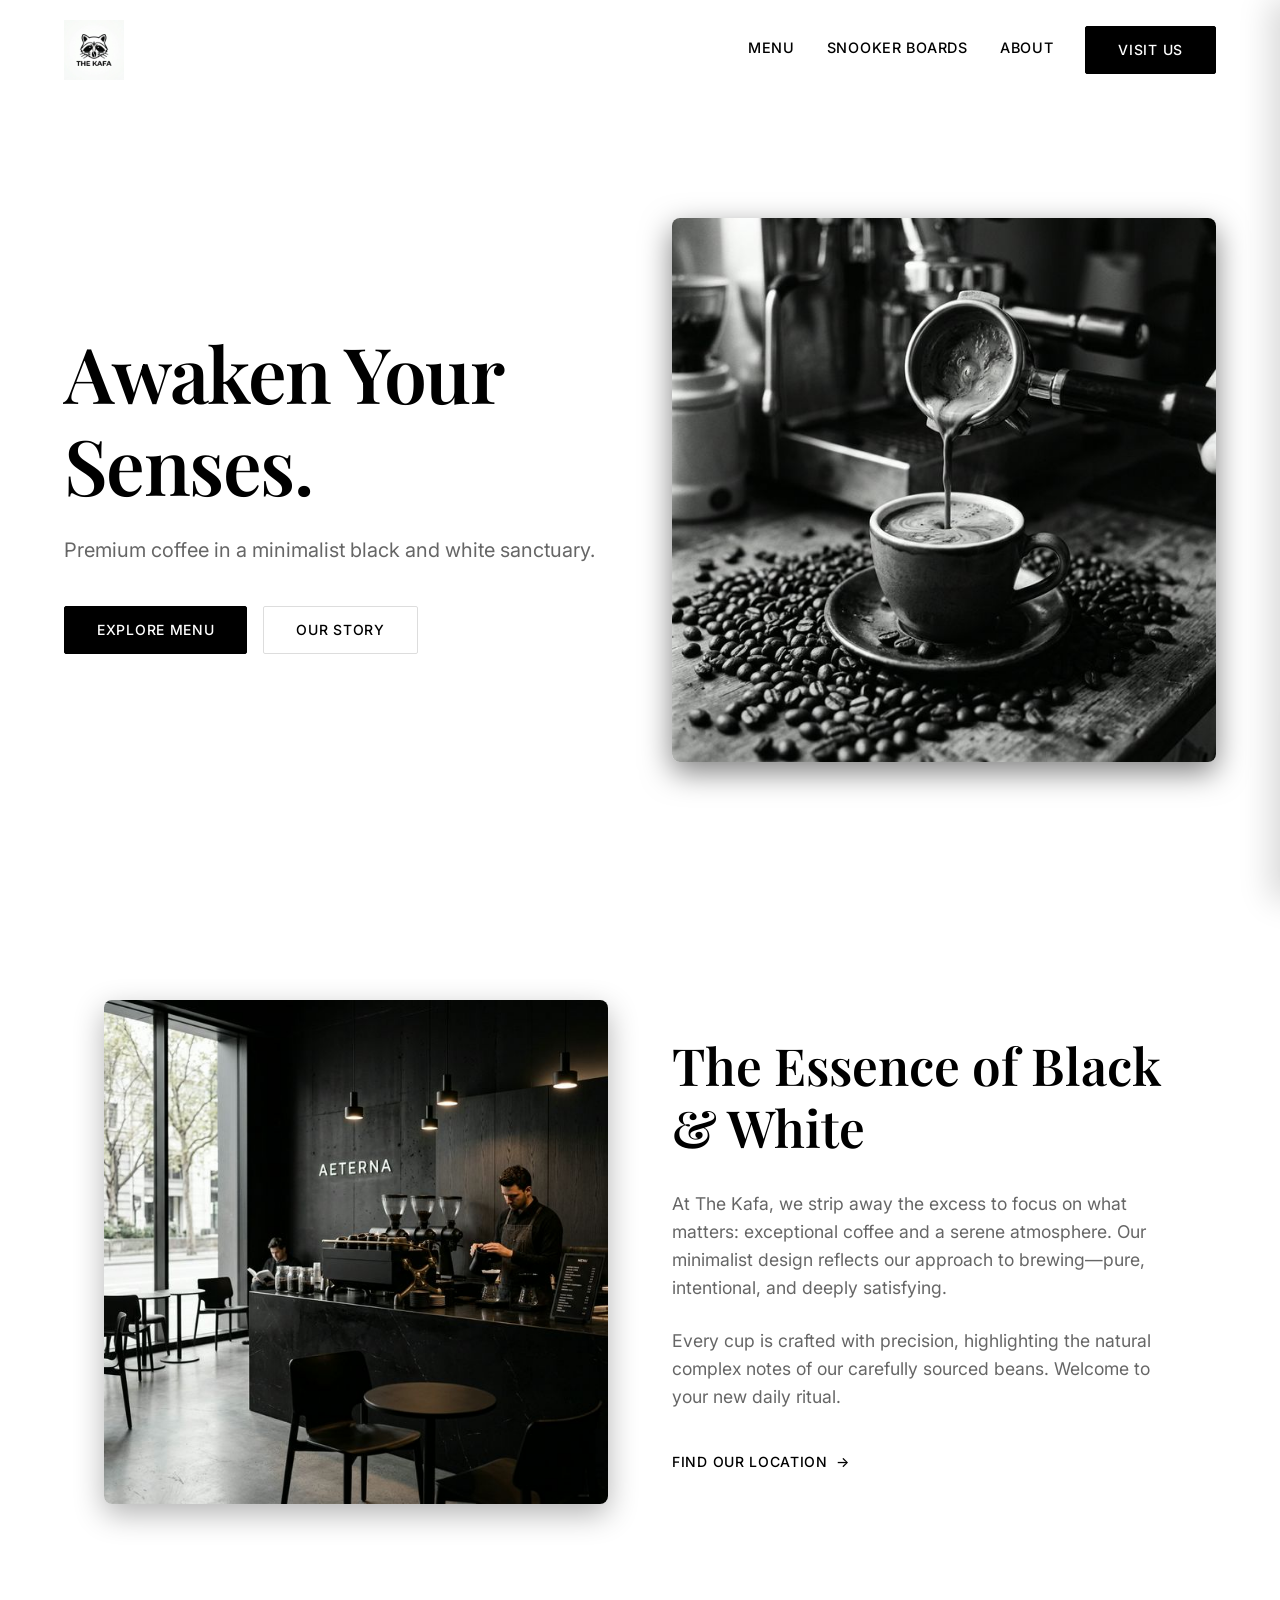
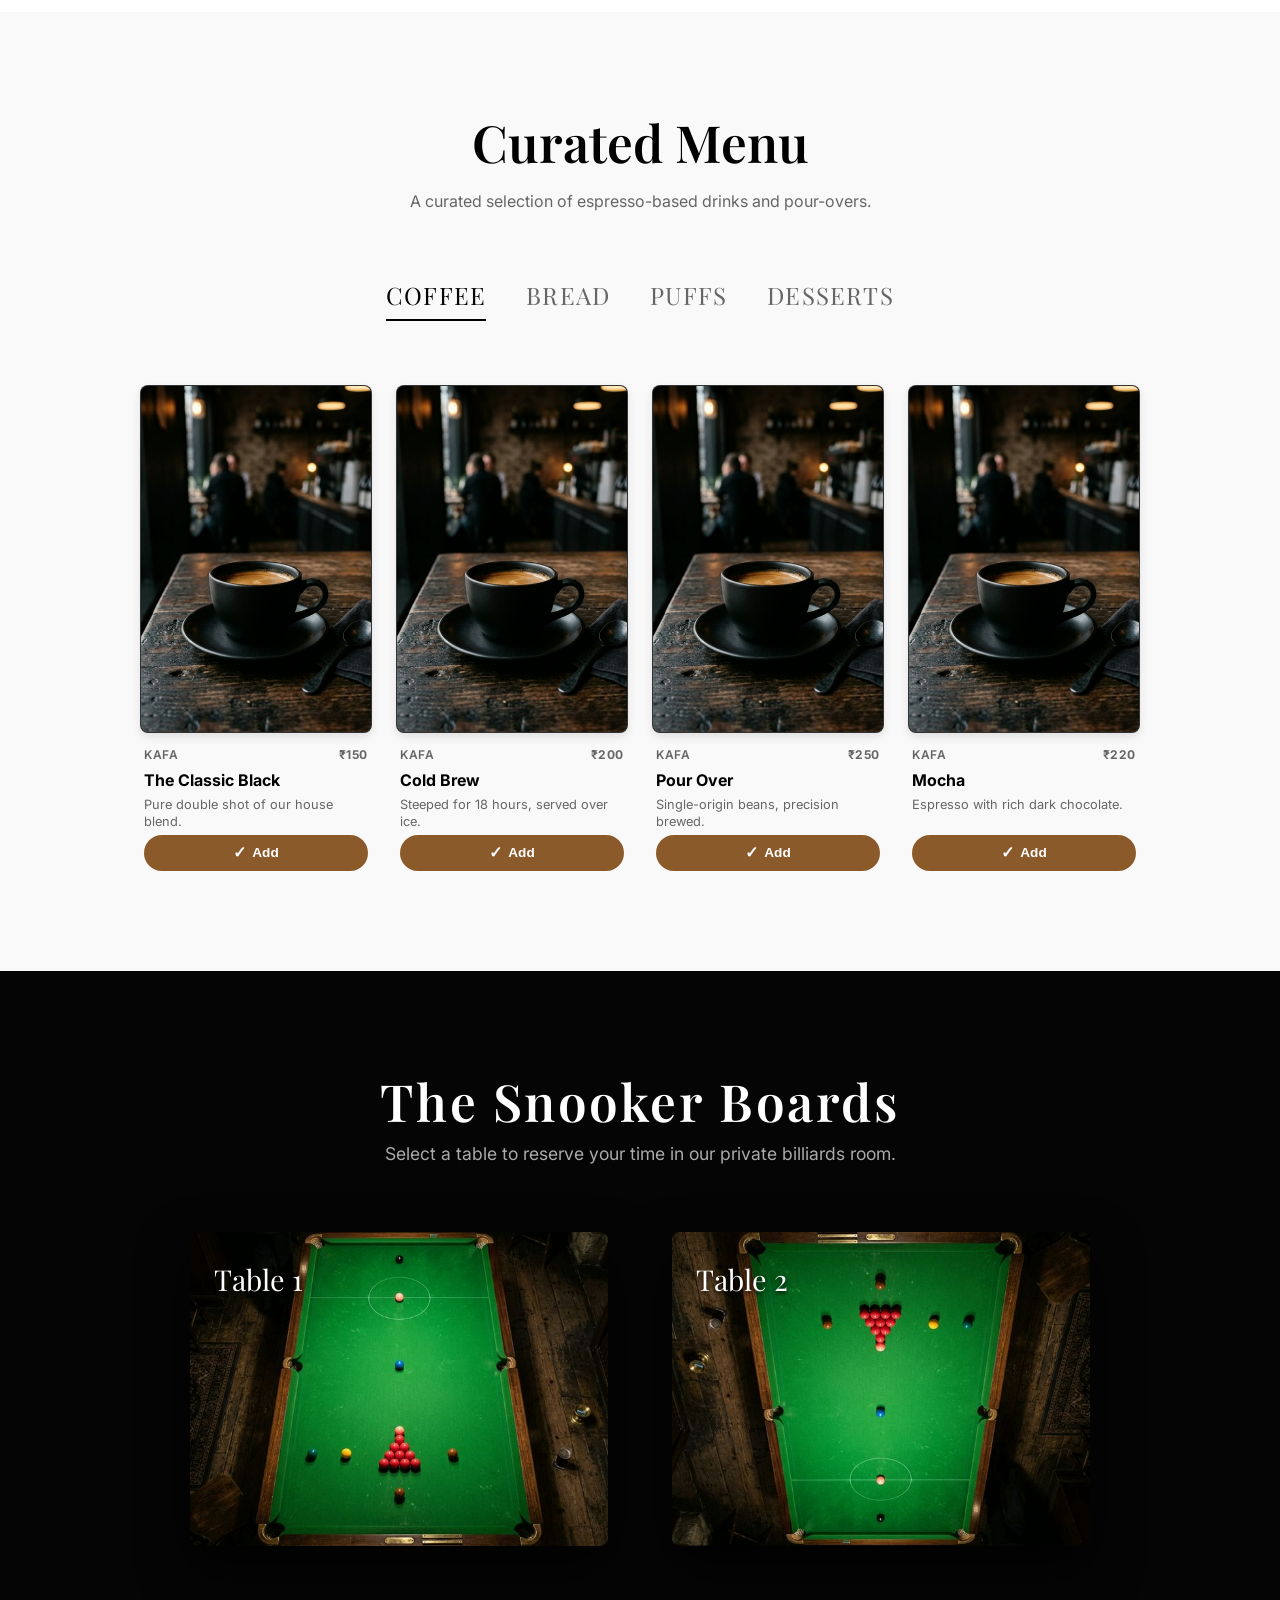
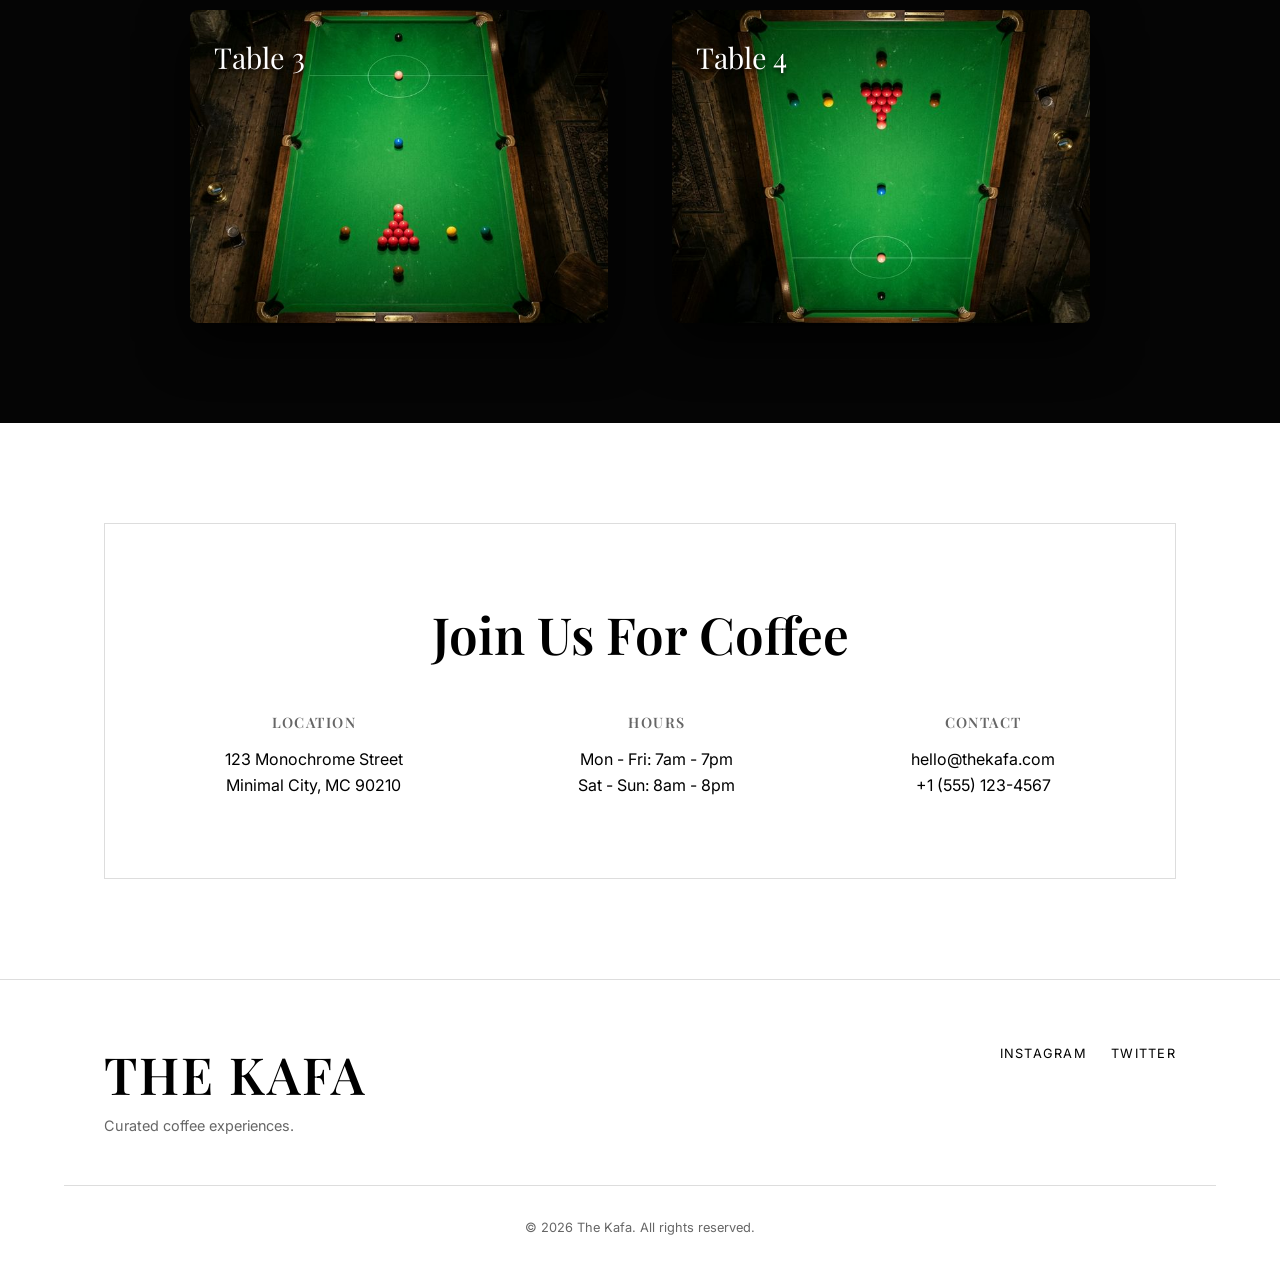
==== commit c60c7962: "Added Shopping Cart UI, mobile fixes, and premium images" ====
--- a/index.html
+++ b/index.html
@@ -601,6 +601,6 @@
         </div>
     </div>
 
-    <script src="main.js?v=11"></script>
+    <script src="main.js?v=13"></script>
 </body>
 </html>
--- a/style.css
+++ b/style.css
@@ -211,31 +211,46 @@
 /* --- Hero Section --- */
 .hero {
     min-height: 100vh;
-    padding-top: 100px;
-    display: flex;
-    align-items: center;
-    justify-content: center;
+    padding-top: 80px;
+    display: flex;
+    align-items: center;
+    justify-content: space-between;
+    gap: 4rem;
     position: relative;
     overflow: hidden;
+    max-width: 1400px;
+    margin: 0 auto;
+    padding-left: 5%;
+    padding-right: 5%;
 }
 
 .hero-content {
-    text-align: center;
+    text-align: left;
     z-index: 2;
-    padding: 0 5%;
+    flex: 1;
+    padding: 0;
 }
 
 .hero-subtitle {
     font-size: 1.25rem;
     color: var(--text-muted);
     max-width: 600px;
-    margin: 1.5rem auto 2.5rem;
+    margin: 1.5rem 0 2.5rem; /* Aligned left */
 }
 
 .hero-actions {
     display: flex;
     gap: 1rem;
+    justify-content: flex-start;
+}
+
+.hero-image-container {
+    flex: 1;
+    display: flex;
     justify-content: center;
+    align-items: center;
+    max-width: 550px;
+    width: 100%;
 }
 
 /* Soft geometric bg decoration */
@@ -397,14 +412,51 @@
 }
 
 @media (max-width: 768px) {
+    .hero {
+        flex-direction: column;
+        justify-content: center;
+        text-align: center;
+        padding-top: 120px;
+        gap: 2rem;
+    }
+    .hero-content {
+        text-align: center;
+    }
+    .hero-subtitle {
+        margin: 1.5rem auto 2rem;
+    }
+    .hero-actions {
+        justify-content: center;
+    }
+    .hero-image-container {
+        margin-top: 1rem;
+    }
+
     .menu-tabs {
-        gap: 1.5rem;
+        gap: 1rem;
+        overflow-x: auto; /* Allow side-scrolling for tabs if they get squished */
+        padding-bottom: 0.5rem;
     }
     .tab-btn {
-        font-size: 1.25rem;
+        font-size: 1.1rem;
+        white-space: nowrap;
     }
     .menu-category.active {
-        grid-template-columns: 1fr;
+        grid-template-columns: repeat(2, 1fr);
+        gap: 0.75rem; /* Tighter gap for slim cards */
+    }
+    .menu-item-info .item-name {
+        font-size: 0.9rem;
+    }
+    .info-top {
+        font-size: 0.65rem;
+    }
+    .menu-item-info .item-desc {
+        font-size: 0.75rem;
+    }
+    .category-title {
+        font-size: 1.1rem;
+        margin-bottom: 1.5rem;
     }
 }
 
